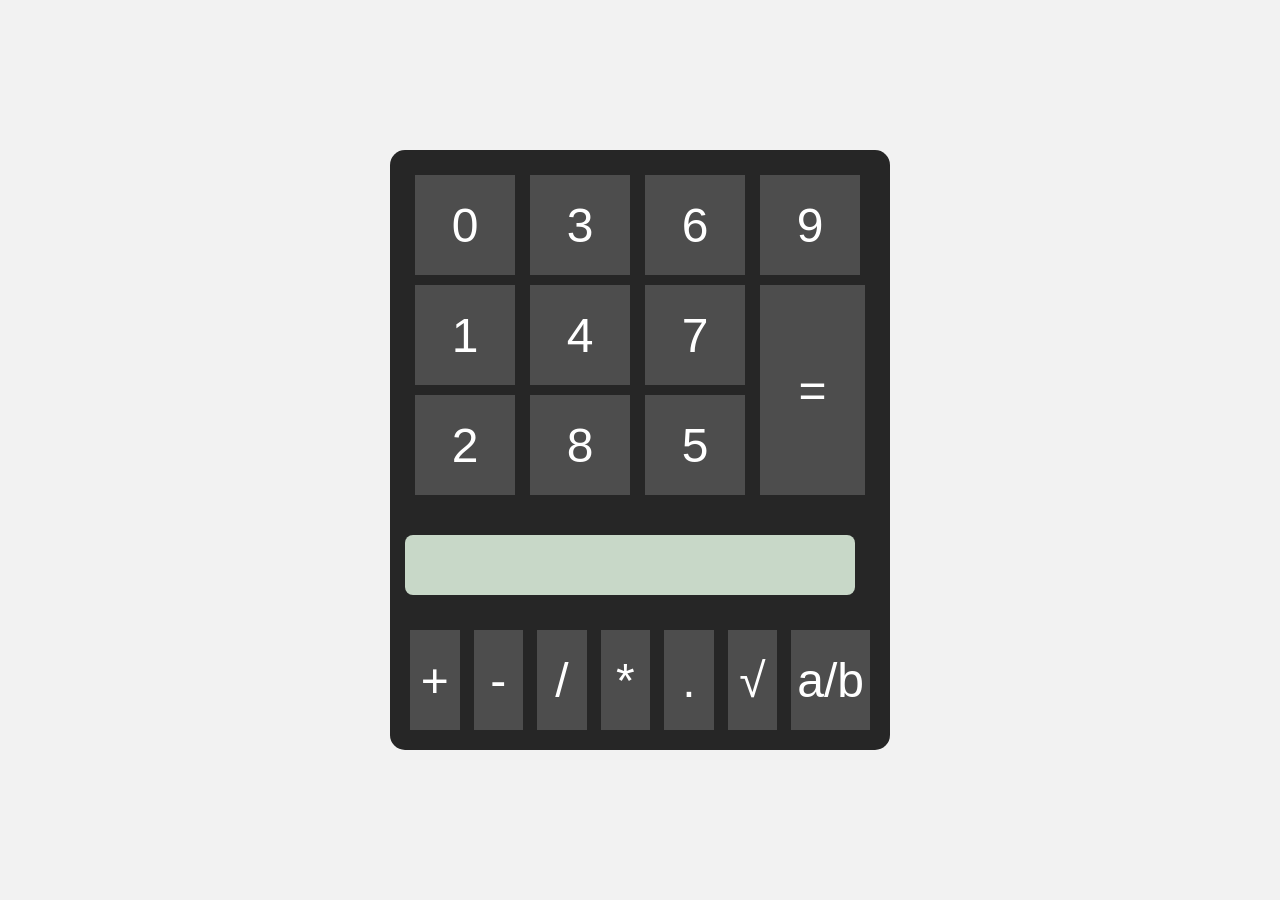
==== index.html @ 07a6c63f "Add files via upload Square root and Fractions features" ====
<!DOCTYPE html>
<html lang="en">
<head>
  <meta charset="UTF-8">
  <meta name="viewport" content="width=device-width, initial-scale=1.0">
  <title>calculator</title>
  <link rel="stylesheet" href="style.css">
</head>
<body>

  <div id="calculator">

    <div id="keys">

      <button onclick="appendtodisplay('0')">0</button>
      <button onclick="appendtodisplay('3')">3</button>
      <button onclick="appendtodisplay('6')">6</button>
      <button onclick="appendtodisplay('9')">9</button>

      <button onclick="appendtodisplay('1')">1</button>
      <button onclick="appendtodisplay('4')">4</button>
      <button onclick="appendtodisplay('7')">7</button>

      <button class="equal" onclick="calculate()">=</button>

      <button onclick="appendtodisplay('2')">2</button>
      <button onclick="appendtodisplay('8')">8</button>
      <button onclick="appendtodisplay('5')">5</button>

    </div>

    <input type="text" id="screen" value="" readonly>

    <div class="operator">
      <button onclick="appendtodisplay('+')">+</button>
      <button onclick="appendtodisplay('-')">-</button>
      <button onclick="appendtodisplay('/')">/</button>
      <button onclick="appendtodisplay('*')">*</button>
      <button onclick="appendtodisplay('.')">.</button>
      <button onclick="squareRoot()">√</button>
      <button onclick="decimalToFraction()">a/b</button>  
    </div>

  </div>

  <script src="index.js"></script>

</body>
</html>
---- style.css ----
body{
  margin: 0;
  display: flex;
  justify-content: center;
  align-items: center;
  height: 100vh;
  background-color: hsl(0, 0%, 95%);
}
#calculator{
  font-family: Arial, sans-serif;
  background-color: hsl(0, 0%, 15%);
  border-radius: 15px;
  max-width: 500px;
  overflow: hidden;
}
#keys{
  display: grid;
  grid-template-columns: repeat(4, 1fr);
  grid-template-rows: 100px;
  gap: 10px;
  padding: 25px;
  margin-bottom: 15px;
}

button{
  width: 100px;
  height: 100px;
  border-radius: 0;
  border: none;
  background-color: hsl(0, 0%, 30%);
  color: white;
  font-size: 3rem;
  cursor: pointer;
}
#screen{
width: 90%;
height: 60px;
background: #c8d8c8;
color: #000;
font-size: 32px;
text-align: right;
padding: 10px;
border: none;
border-radius: 8px;
margin: 15px;
box-sizing: border-box;
display: block;
}
.equal{
  grid-row: span 2;
  width: 100%;
  height: 100%;
}
button:hover{
  background: #666;
}
button:active{
  background: #888;
}
.equal:hover{
  background: #33c759;
}
.operator {
    font-size: 45px;
    padding: 20px;
    display: flex;
    justify-content: center;
    align-items: center;
    grid-template-columns: 4, 70px;
    gap: 14px;
}
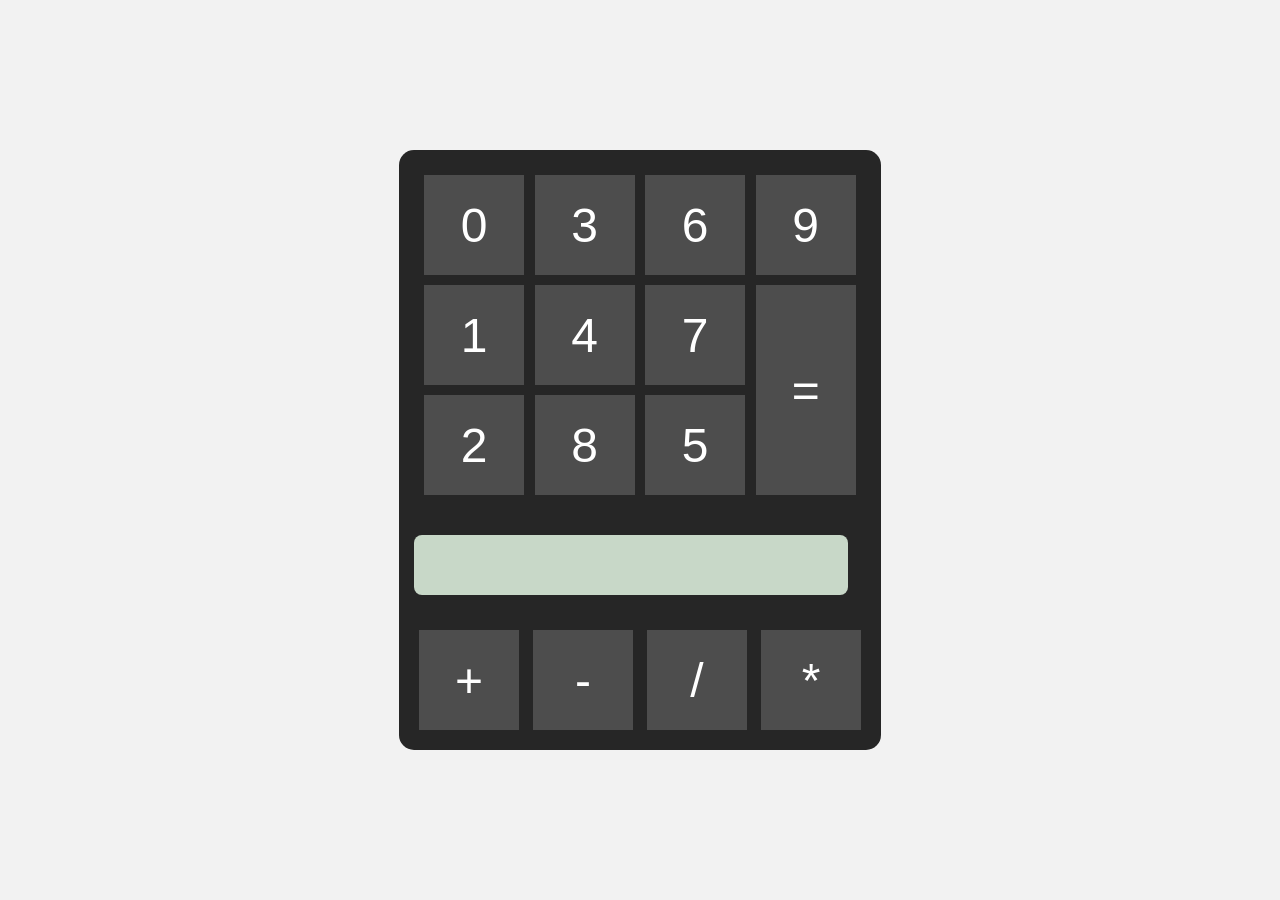
==== commit 35e662c6: "Update index.html" ====
--- a/index.html
+++ b/index.html
@@ -36,9 +36,7 @@
       <button onclick="appendtodisplay('-')">-</button>
       <button onclick="appendtodisplay('/')">/</button>
       <button onclick="appendtodisplay('*')">*</button>
-      <button onclick="appendtodisplay('.')">.</button>
-      <button onclick="squareRoot()">√</button>
-      <button onclick="decimalToFraction()">a/b</button>  
+    
     </div>
 
   </div>
@@ -46,4 +44,4 @@
   <script src="index.js"></script>
 
 </body>
-</html>+</html>
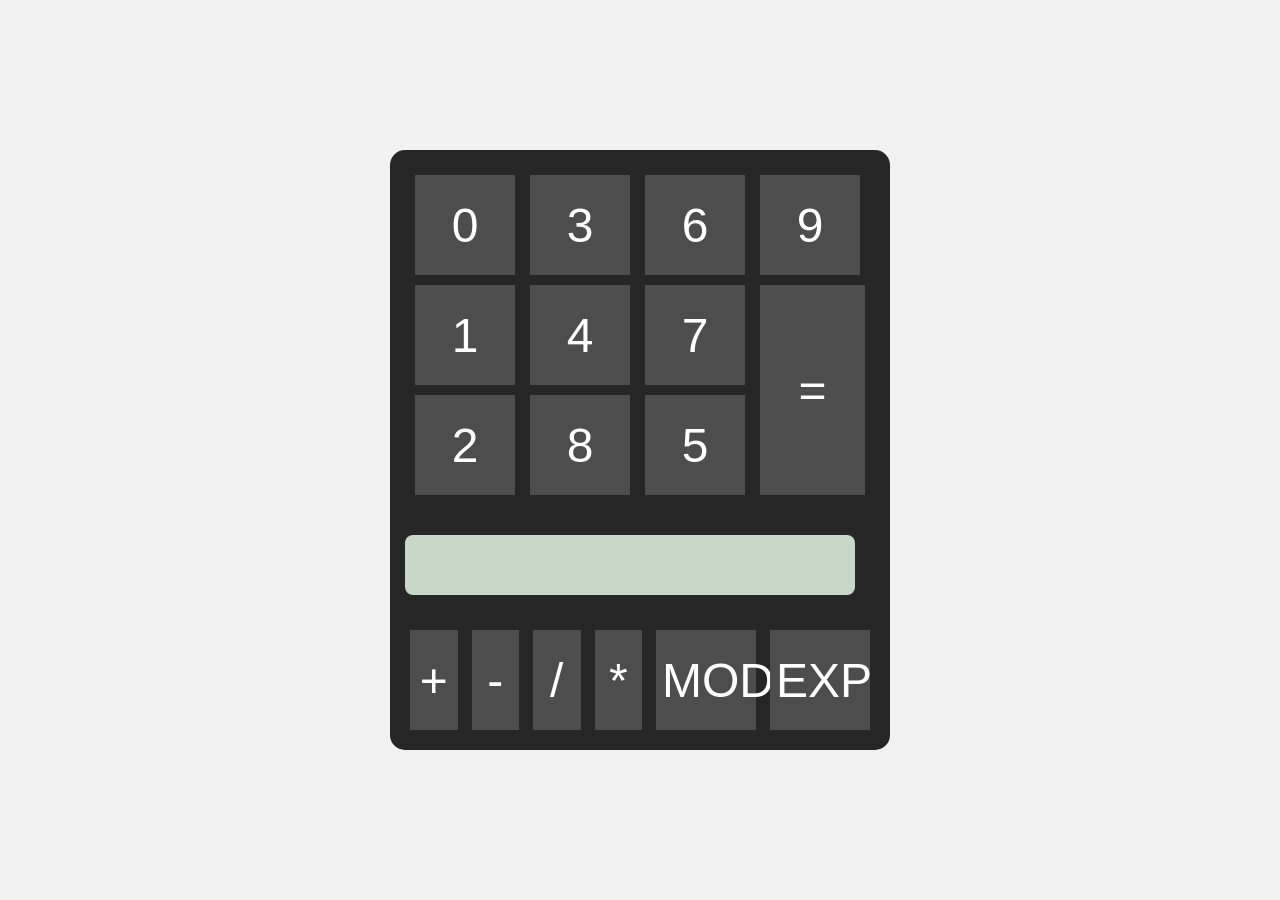
==== commit be1b29d4: "Merge branch 'main' into mark" ====
--- a/index.html
+++ b/index.html
@@ -11,6 +11,7 @@
   <div id="calculator">
 
     <div id="keys">
+
 
       <button onclick="appendtodisplay('0')">0</button>
       <button onclick="appendtodisplay('3')">3</button>
@@ -30,12 +31,25 @@
     </div>
 
     <input type="text" id="screen" value="" readonly>
+    <div class="operator">
 
-    <div class="operator">
-      <button onclick="appendtodisplay('+')">+</button>
-      <button onclick="appendtodisplay('-')">-</button>
-      <button onclick="appendtodisplay('/')">/</button>
-      <button onclick="appendtodisplay('*')">*</button>
+      <!-- operators -->
+
+  <button onclick="appendtodisplay('+')">+</button>
+  <button onclick="appendtodisplay('-')">-</button>
+  <button onclick="appendtodisplay('/')">/</button>
+  <button onclick="appendtodisplay('*')">*</button>
+
+
+  <!-- Modulus -->
+  <button onclick="appendtodisplay('MOD')">MOD</button>
+
+  <!-- Exponential -->
+  <button onclick="appendtodisplay('^')">EXP</button>
+
+
+</div>
+
     
     </div>
 
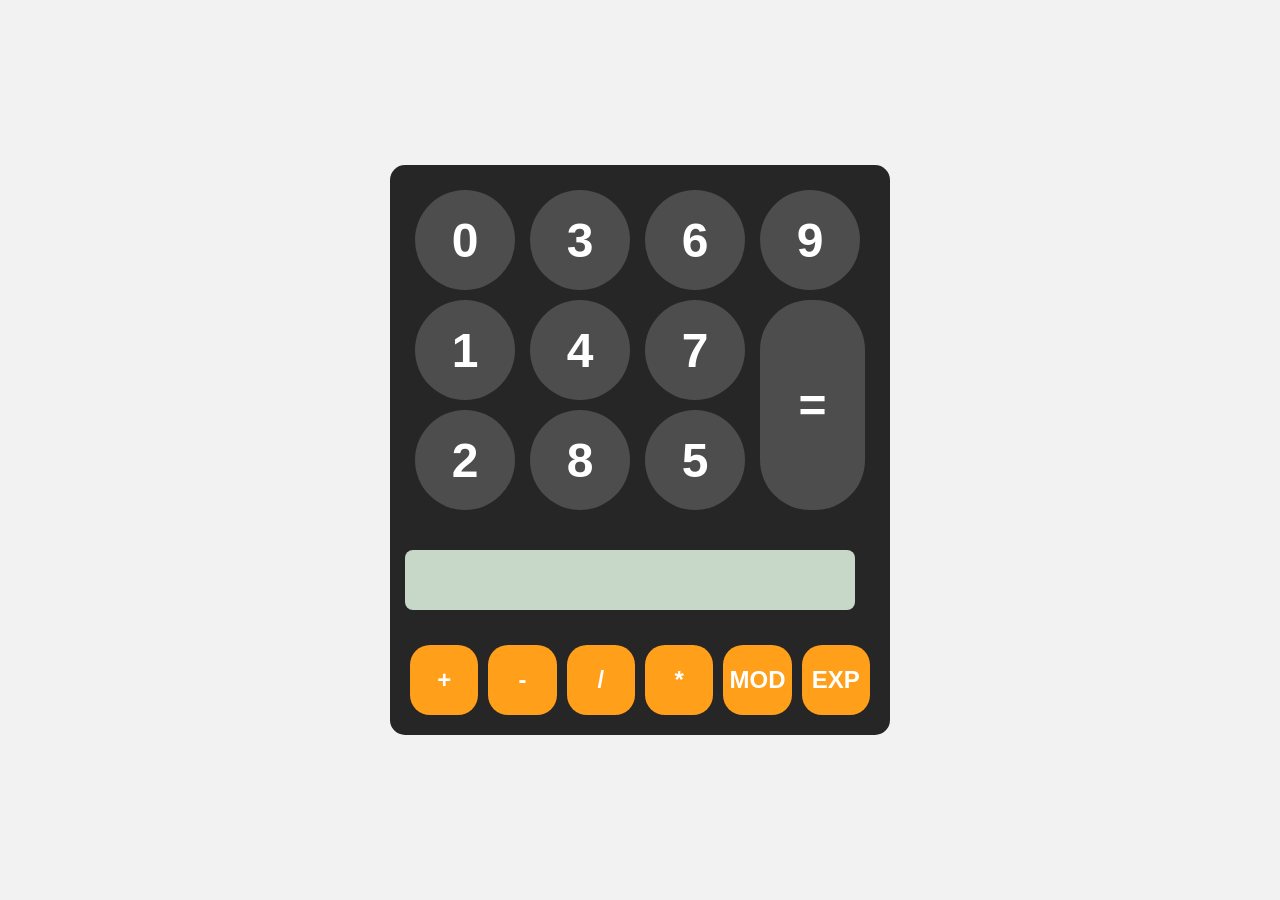
==== commit d0cef408: "Add files via upload" ====
--- a/index.html
+++ b/index.html
@@ -3,9 +3,10 @@
 <head>
   <meta charset="UTF-8">
   <meta name="viewport" content="width=device-width, initial-scale=1.0">
-  <title>calculator</title>
+  <title>Calculator</title>
   <link rel="stylesheet" href="style.css">
 </head>
+
 <body>
 
   <div id="calculator">
@@ -31,26 +32,23 @@
     </div>
 
     <input type="text" id="screen" value="" readonly>
+
     <div class="operator">
 
       <!-- operators -->
 
-  <button onclick="appendtodisplay('+')">+</button>
-  <button onclick="appendtodisplay('-')">-</button>
-  <button onclick="appendtodisplay('/')">/</button>
-  <button onclick="appendtodisplay('*')">*</button>
+      <button onclick="appendtodisplay('+')" class="operator-btn">+</button>
+      <button onclick="appendtodisplay('-')" class="operator-btn">-</button>
+      <button onclick="appendtodisplay('/')" class="operator-btn">/</button>
+      <button onclick="appendtodisplay('*')" class="operator-btn">*</button>
+
+      <!-- Modulus -->
+      <button onclick="appendtodisplay('MOD')" class="operator-btn">MOD</button>
+
+      <!-- Exponential -->
+      <button onclick="appendtodisplay('^')" class="operator-btn">EXP</button>
 
 
-  <!-- Modulus -->
-  <button onclick="appendtodisplay('MOD')">MOD</button>
-
-  <!-- Exponential -->
-  <button onclick="appendtodisplay('^')">EXP</button>
-
-
-</div>
-
-    
     </div>
 
   </div>
--- a/style.css
+++ b/style.css
@@ -25,11 +25,12 @@
 button{
   width: 100px;
   height: 100px;
-  border-radius: 0;
+  border-radius: 50px;
   border: none;
   background-color: hsl(0, 0%, 30%);
   color: white;
   font-size: 3rem;
+  font-weight: bold;
   cursor: pointer;
 }
 #screen{
@@ -61,11 +62,21 @@
   background: #33c759;
 }
 .operator {
-    font-size: 45px;
     padding: 20px;
     display: flex;
-    justify-content: center;
-    align-items: center;
-    grid-template-columns: 4, 70px;
-    gap: 14px;
+    grid-template-columns: 7, 1fr;
+    gap: 10px;
 }
+.operator-btn {
+  background-color: hsl(35, 100%, 55%);
+  width: 70px;
+  height: 70px;
+  border-radius: 20px;
+  font-size: 1.5rem;
+}
+.operator-btn:hover {
+  background-color: hsl(35, 100%, 65%);
+}
+.operator-btn:active {
+  background-color: hsl(35, 100%, 75%);
+}
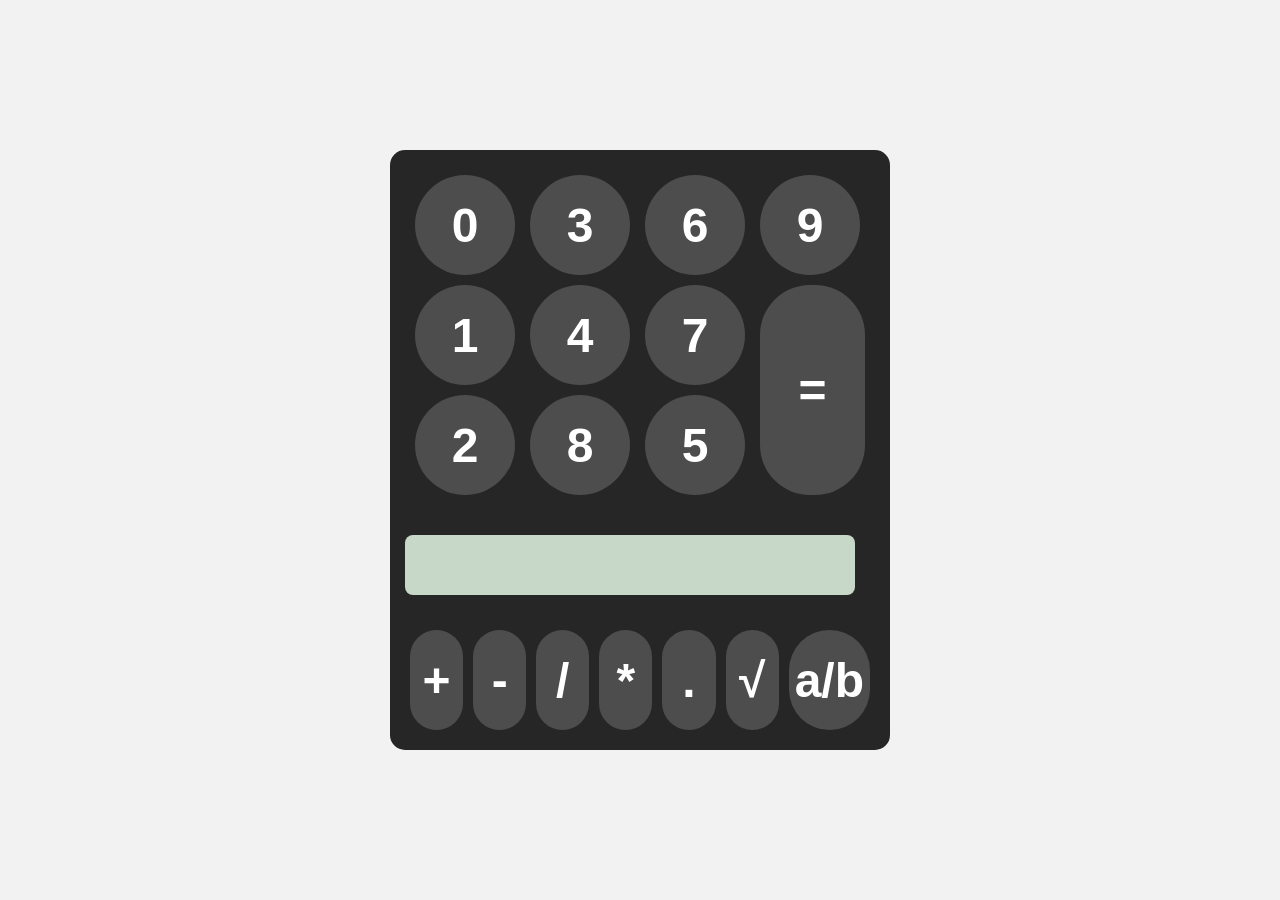
==== commit 00f8c920: "Update index.html" ====
--- a/index.html
+++ b/index.html
@@ -3,16 +3,14 @@
 <head>
   <meta charset="UTF-8">
   <meta name="viewport" content="width=device-width, initial-scale=1.0">
-  <title>Calculator</title>
+  <title>calculator</title>
   <link rel="stylesheet" href="style.css">
 </head>
-
 <body>
 
   <div id="calculator">
 
     <div id="keys">
-
 
       <button onclick="appendtodisplay('0')">0</button>
       <button onclick="appendtodisplay('3')">3</button>
@@ -34,26 +32,18 @@
     <input type="text" id="screen" value="" readonly>
 
     <div class="operator">
-
-      <!-- operators -->
-
-      <button onclick="appendtodisplay('+')" class="operator-btn">+</button>
-      <button onclick="appendtodisplay('-')" class="operator-btn">-</button>
-      <button onclick="appendtodisplay('/')" class="operator-btn">/</button>
-      <button onclick="appendtodisplay('*')" class="operator-btn">*</button>
-
-      <!-- Modulus -->
-      <button onclick="appendtodisplay('MOD')" class="operator-btn">MOD</button>
-
-      <!-- Exponential -->
-      <button onclick="appendtodisplay('^')" class="operator-btn">EXP</button>
-
-
+      <button onclick="appendtodisplay('+')">+</button>
+      <button onclick="appendtodisplay('-')">-</button>
+      <button onclick="appendtodisplay('/')">/</button>
+      <button onclick="appendtodisplay('*')">*</button>
+      <button onclick="appendtodisplay('.')">.</button>
+      <button onclick="squareRoot()">√</button>
+      <button onclick="decimalToFraction()">a/b</button>  
     </div>
 
   </div>
 
-  <script src="index.js"></script>
+  <script src="script.js"></script>
 
 </body>
 </html>
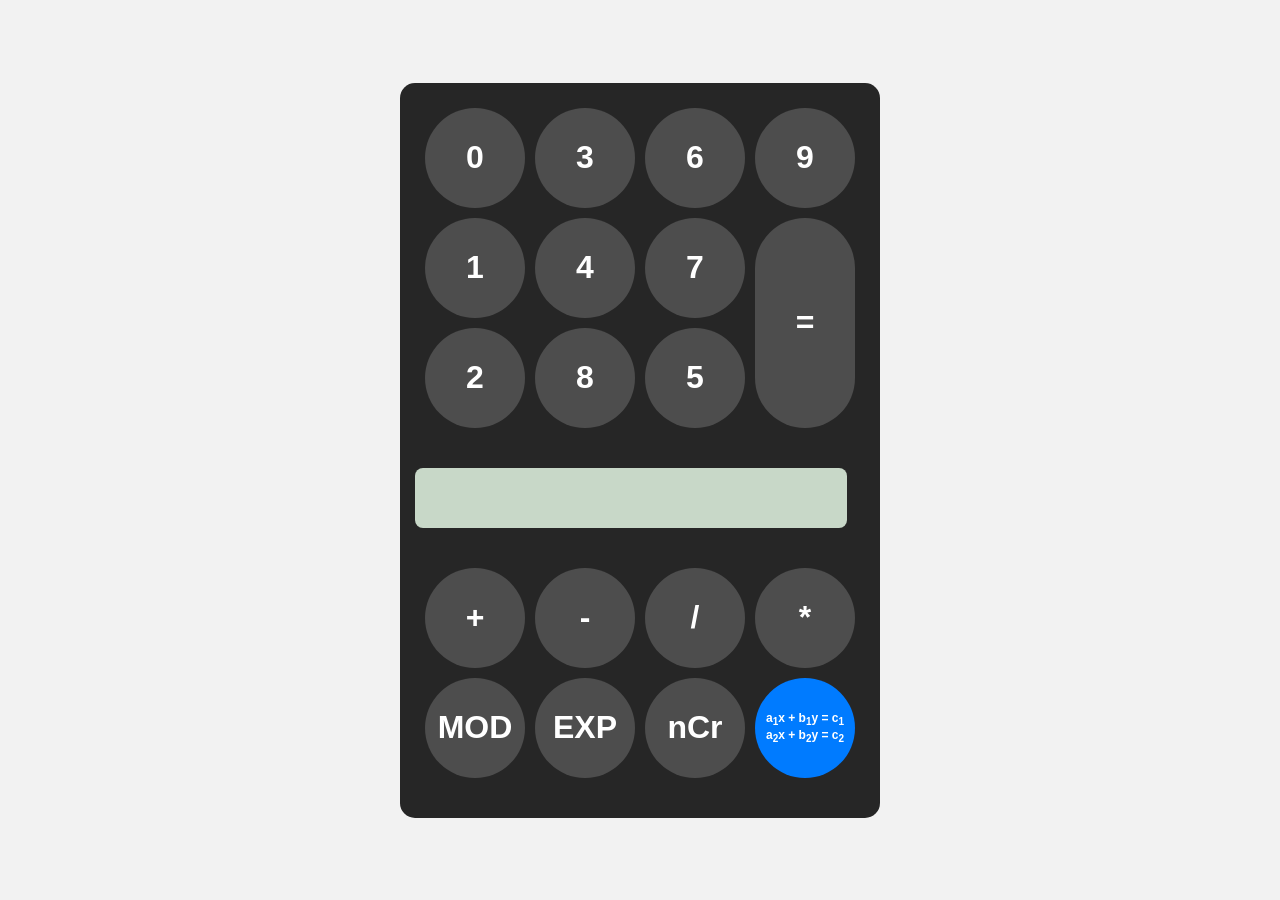
==== commit 19289e05: "implemented a linear and combination function" ====
--- a/index.html
+++ b/index.html
@@ -9,8 +9,9 @@
 <body>
 
   <div id="calculator">
+    <div class="keys-wrapper">
+    <div id="keys">
 
-    <div id="keys">
 
       <button onclick="appendtodisplay('0')">0</button>
       <button onclick="appendtodisplay('3')">3</button>
@@ -26,24 +27,60 @@
       <button onclick="appendtodisplay('2')">2</button>
       <button onclick="appendtodisplay('8')">8</button>
       <button onclick="appendtodisplay('5')">5</button>
-
+      </div>
+      <!-- Simultaneous equation (2 unknowns) panel — overlays the keys grid -->
+      <div id="sim-panel">
+        <h3>Solve for x, y</h3>
+  
+        <div class="eq-row">
+          <input type="number" id="a1" value="1"><span>x +</span>
+          <input type="number" id="b1" value="1"><span>y =</span>
+          <input type="number" id="c1" value="0">
+        </div>
+  
+        <div class="eq-row">
+          <input type="number" id="a2" value="1"><span>x +</span>
+          <input type="number" id="b2" value="1"><span>y =</span>
+          <input type="number" id="c2" value="0">
+        </div>
+  
+        <button class="sim-solve-btn" onclick="solveSimultaneous()">Solve</button>
+      </div>
     </div>
+  
 
     <input type="text" id="screen" value="" readonly>
+    <div class="operator">
 
-    <div class="operator">
-      <button onclick="appendtodisplay('+')">+</button>
-      <button onclick="appendtodisplay('-')">-</button>
-      <button onclick="appendtodisplay('/')">/</button>
-      <button onclick="appendtodisplay('*')">*</button>
-      <button onclick="appendtodisplay('.')">.</button>
-      <button onclick="squareRoot()">√</button>
-      <button onclick="decimalToFraction()">a/b</button>  
+      <!-- operators -->
+
+  <button onclick="appendtodisplay('+')">+</button>
+  <button onclick="appendtodisplay('-')">-</button>
+  <button onclick="appendtodisplay('/')">/</button>
+  <button onclick="appendtodisplay('*')">*</button>
+
+
+  <!-- Modulus -->
+  <button onclick="appendtodisplay('MOD')">MOD</button>
+
+  <!-- Exponential -->
+  <button onclick="appendtodisplay('^')">EXP</button>
+  <button class="combo-btn" onclick="appendtodisplay('C')">nCr</button>
+  
+  
+  <!-- <button onclick="appendtodisplay('X')">X</button> -->
+  <button class="linear-btn" onclick="toggleSimPanel()">
+    a<sub>1</sub>x + b<sub>1</sub>y = c<sub>1</sub><br>
+    a<sub>2</sub>x + b<sub>2</sub>y = c<sub>2</sub>
+  </button>
+</div>
+
+    
     </div>
 
   </div>
 
-  <script src="script.js"></script>
+  <script src="index.js"></script>
 
 </body>
 </html>
--- a/style.css
+++ b/style.css
@@ -29,7 +29,7 @@
   border: none;
   background-color: hsl(0, 0%, 30%);
   color: white;
-  font-size: 3rem;
+  font-size: 2rem;
   font-weight: bold;
   cursor: pointer;
 }
@@ -62,10 +62,12 @@
   background: #33c759;
 }
 .operator {
-    padding: 20px;
-    display: flex;
-    grid-template-columns: 7, 1fr;
-    gap: 10px;
+  display: grid;
+  grid-template-columns: repeat(4, 1fr);
+  grid-template-rows: 100px;
+  gap: 10px;
+  padding: 25px;
+  margin-bottom: 15px;
 }
 .operator-btn {
   background-color: hsl(35, 100%, 55%);
@@ -80,3 +82,82 @@
 .operator-btn:active {
   background-color: hsl(35, 100%, 75%);
 }
+
+ .linear-btn {
+        /*grid-column: 1/-1;*/
+        background: #007bff;
+        font-size: 20px;
+        text-align: center;
+        width: 100px;
+        height: 100px;
+        padding: 10px;
+        font-size: 12px;
+    }
+    .linear-btn:hover{
+      background: #0056b3;
+    }
+    /* Highlight the C (combination) operator so it's visually distinct */
+    .combo-btn{
+      /* background: #8b5cf6; */
+    }
+    .combo-btn:hover{
+      background: #7c3aed;
+    }
+
+    /* Simultaneous equation panel */
+    .keys-wrapper{
+      position: relative;
+    }
+    #sim-panel{
+      display: none;
+      position: absolute;
+      top: 0;
+      left: 0;
+      right: 0;
+      bottom: 0;
+      background: hsl(0, 0%, 15%);
+      color: white;
+      padding: 25px;
+      box-sizing: border-box;
+      flex-direction: column;
+      justify-content: center;
+      border-radius: 8px;
+      z-index: 5;
+    }
+    #sim-panel.open{
+      display: flex;
+    }
+    #sim-panel h3{
+      margin: 0 0 10px;
+      font-size: 16px;
+      font-weight: normal;
+      text-align: center;
+      color: #ccc;
+    }
+    .eq-row{
+      display: flex;
+      align-items: center;
+      justify-content: center;
+      gap: 6px;
+      margin-bottom: 10px;
+      font-size: 18px;
+    }
+    .eq-row input{
+      width: 50px;
+      height: 34px;
+      text-align: center;
+      font-size: 16px;
+      border: none;
+      border-radius: 6px;
+      background: #c8d8c8;
+      box-sizing: border-box;
+    }
+    .sim-solve-btn{
+      width: 100%;
+      height: 44px;
+      font-size: 18px;
+      background: #007bff;
+    }
+    .sim-solve-btn:hover{
+      background: #0056b3;
+    }
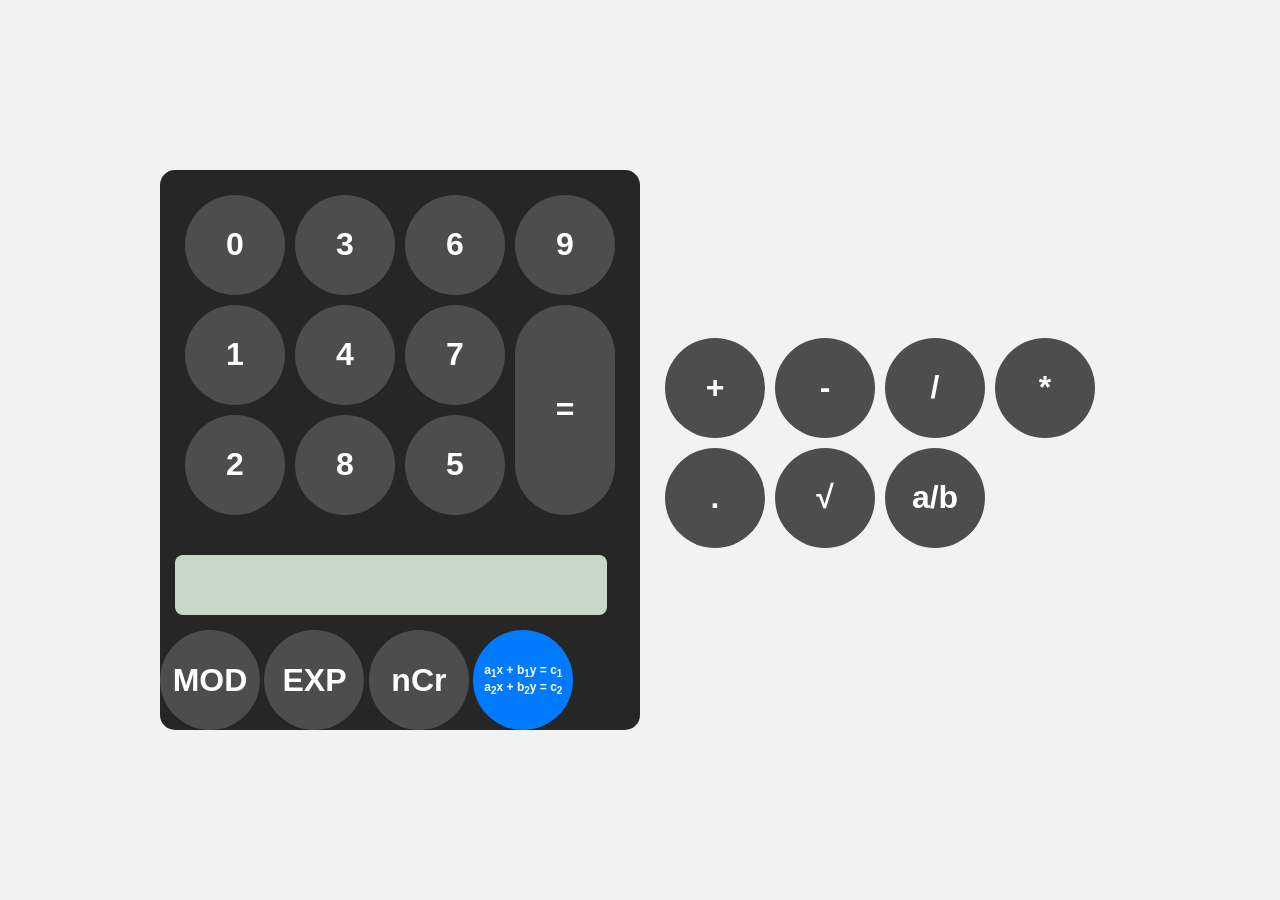
==== commit c8cd990f: "Merge branch 'main' into soft" ====
--- a/index.html
+++ b/index.html
@@ -11,7 +11,6 @@
   <div id="calculator">
     <div class="keys-wrapper">
     <div id="keys">
-
 
       <button onclick="appendtodisplay('0')">0</button>
       <button onclick="appendtodisplay('3')">3</button>
@@ -50,14 +49,6 @@
   
 
     <input type="text" id="screen" value="" readonly>
-    <div class="operator">
-
-      <!-- operators -->
-
-  <button onclick="appendtodisplay('+')">+</button>
-  <button onclick="appendtodisplay('-')">-</button>
-  <button onclick="appendtodisplay('/')">/</button>
-  <button onclick="appendtodisplay('*')">*</button>
 
 
   <!-- Modulus -->
@@ -76,11 +67,20 @@
 </div>
 
     
+
+    <div class="operator">
+      <button onclick="appendtodisplay('+')">+</button>
+      <button onclick="appendtodisplay('-')">-</button>
+      <button onclick="appendtodisplay('/')">/</button>
+      <button onclick="appendtodisplay('*')">*</button>
+      <button onclick="appendtodisplay('.')">.</button>
+      <button onclick="squareRoot()">√</button>
+      <button onclick="decimalToFraction()">a/b</button>  
     </div>
 
   </div>
 
-  <script src="index.js"></script>
+  <script src="script.js"></script>
 
 </body>
 </html>
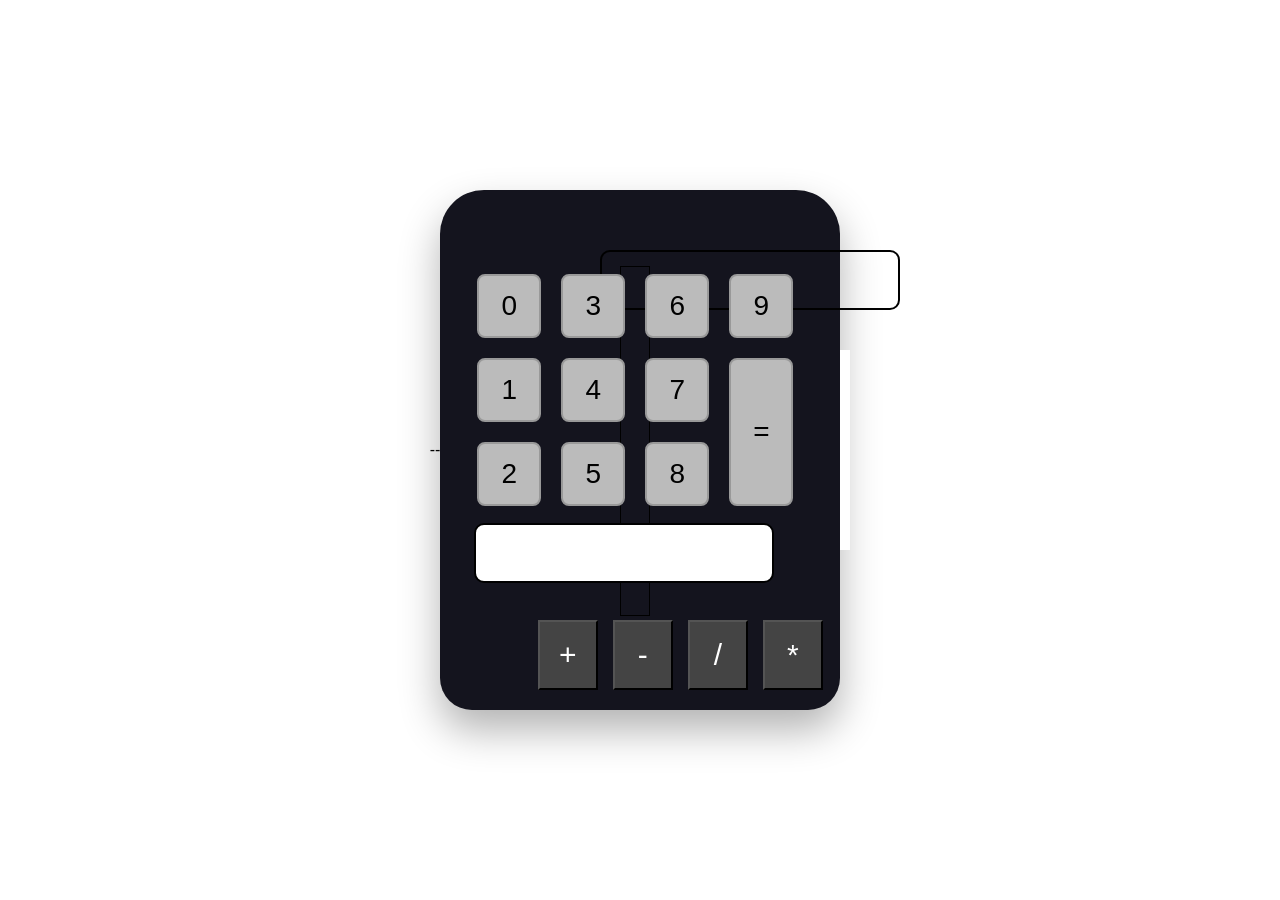
==== commit f81a3731: "Add files via upload" ====
--- a/index.html
+++ b/index.html
@@ -1,86 +1,47 @@
 <!DOCTYPE html>
 <html lang="en">
 <head>
-  <meta charset="UTF-8">
-  <meta name="viewport" content="width=device-width, initial-scale=1.0">
-  <title>calculator</title>
-  <link rel="stylesheet" href="style.css">
+    <meta charset="UTF-8">
+    <meta name="viewport" content="width=-device-width, initial-scale=1.0">--
+    <title>calculator</title>
+    <link  rel="stylesheet"  href="style.css">
 </head>
 <body>
+    <div class="calculator">
+        <div id="display">
+                        <div class="buttons">
+                <!--row 1-->
+            <button onclick="appendvalue('0')">0</button>
+            <button onclick="appendvalue('3')">3</button>
+             <button onclick="appendvalue('6')">6</button>
+              <button onclick="appendvalue('9')">9</button>
+            
+              <!--row 2-->
+            <button onclick="appendvalue('1')">1</button>   
+             <button onclick="appendvalue('4')">4</button> 
+             <button onclick="appendvalue('7')">7</button> 
+             <button   class="equal" onclick="calculate()">=</button> 
+         
+             <!--row 3-->
+            <button onclick="appendvalue('2')">2</button> 
+            <button onclick="appendvalue('5')">5</button> 
+             <button onclick="appendvalue('8')">8</button> 
+             <input type="text" id="display" readonly>
+                        </div>
 
-  <div id="calculator">
-    <div class="keys-wrapper">
-    <div id="keys">
-
-      <button onclick="appendtodisplay('0')">0</button>
-      <button onclick="appendtodisplay('3')">3</button>
-      <button onclick="appendtodisplay('6')">6</button>
-      <button onclick="appendtodisplay('9')">9</button>
-
-      <button onclick="appendtodisplay('1')">1</button>
-      <button onclick="appendtodisplay('4')">4</button>
-      <button onclick="appendtodisplay('7')">7</button>
-
-      <button class="equal" onclick="calculate()">=</button>
-
-      <button onclick="appendtodisplay('2')">2</button>
-      <button onclick="appendtodisplay('8')">8</button>
-      <button onclick="appendtodisplay('5')">5</button>
-      </div>
-      <!-- Simultaneous equation (2 unknowns) panel — overlays the keys grid -->
-      <div id="sim-panel">
-        <h3>Solve for x, y</h3>
-  
-        <div class="eq-row">
-          <input type="number" id="a1" value="1"><span>x +</span>
-          <input type="number" id="b1" value="1"><span>y =</span>
-          <input type="number" id="c1" value="0">
+        <div  class="operators">
+            <!--row 4-->
+            
+             <button onclick="appendvalue('+')">+</button>
+              <button onclick="appendvalue('-')">-</button>
+              <button onclick="appendvalue('/')">/</button>
+              <button onclick="appendvalue('*')">*</button>
         </div>
-  
-        <div class="eq-row">
-          <input type="number" id="a2" value="1"><span>x +</span>
-          <input type="number" id="b2" value="1"><span>y =</span>
-          <input type="number" id="c2" value="0">
+                         
         </div>
-  
-        <button class="sim-solve-btn" onclick="solveSimultaneous()">Solve</button>
-      </div>
     </div>
-  
-
-    <input type="text" id="screen" value="" readonly>
-
-
-  <!-- Modulus -->
-  <button onclick="appendtodisplay('MOD')">MOD</button>
-
-  <!-- Exponential -->
-  <button onclick="appendtodisplay('^')">EXP</button>
-  <button class="combo-btn" onclick="appendtodisplay('C')">nCr</button>
-  
-  
-  <!-- <button onclick="appendtodisplay('X')">X</button> -->
-  <button class="linear-btn" onclick="toggleSimPanel()">
-    a<sub>1</sub>x + b<sub>1</sub>y = c<sub>1</sub><br>
-    a<sub>2</sub>x + b<sub>2</sub>y = c<sub>2</sub>
-  </button>
-</div>
-
+    <div class="my_class"></div>
+    <script  src="script.js"></script>
     
-
-    <div class="operator">
-      <button onclick="appendtodisplay('+')">+</button>
-      <button onclick="appendtodisplay('-')">-</button>
-      <button onclick="appendtodisplay('/')">/</button>
-      <button onclick="appendtodisplay('*')">*</button>
-      <button onclick="appendtodisplay('.')">.</button>
-      <button onclick="squareRoot()">√</button>
-      <button onclick="decimalToFraction()">a/b</button>  
-    </div>
-
-  </div>
-
-  <script src="script.js"></script>
-
 </body>
-</html>
+</html>
--- a/style.css
+++ b/style.css
@@ -1,163 +1,91 @@
+*{
+    margin:0;
+    padding:0;
+    box-sizing: border-box;
+    font-family:'segoe ui', Roboto,sytem-ui,-apple-system,sans-serif;
+    user-select:none;
+}
 body{
-  margin: 0;
-  display: flex;
-  justify-content: center;
-  align-items: center;
-  height: 100vh;
-  background-color: hsl(0, 0%, 95%);
+    padding: 16px;
+    background: white;
+    display: flex;
+    justify-content: center;
+    align-items: center;
+    height: 100vh;
+    font-family: Arial, sans-serif;
 }
-#calculator{
-  font-family: Arial, sans-serif;
-  background-color: hsl(0, 0%, 15%);
-  border-radius: 15px;
-  max-width: 500px;
-  overflow: hidden;
+ 
+.calculator{
+    height: 520px;
+    width: 400px;
+    background:#14141e;
+    border-radius: 44px  44px 32px 32px;
+    padding: 60px 160px  40px;
+    box-shadow: 0 20px  40px rgba(0,0,0,.3);
 }
-#keys{
-  display: grid;
-  grid-template-columns: repeat(4, 1fr);
-  grid-template-rows: 100px;
-  gap: 10px;
-  padding: 25px;
-  margin-bottom: 15px;
+#display{
+    margin-bottom: 28px;
+    text-align: center;
+    padding: 14px 18px 10px 18px;
+    border: 2px solid;
+    border-radius: 10px;
+    justify-content: center;
+    font-size: 50px;
+    height: 60px;
+    width: 300px;
 }
+.buttons{
+   min-height: 40px;
+    width: 30px;
+    display: grid; 
+    grid-template-columns: repeat(4, 70px);
+    grid-template-rows: repeat(3, 70px);
+    gap: 14px;
+   justify-content:center;
+    border:1px solid;
+    margin-bottom:4px;
+    padding:4px;
+    line-height: 1.4;
+    word-break: break-all;
+}
+.buttons  button{
+margin: 3px;
+padding:4px;
+    font-size: 28px;
+    font-weight:500;
+    cursor: pointer;
+    
+    border-radius:8px;
+    border: 2px solid #999; 
+    background: #bbb;
+    text-align: center;
+    justify-content:center;
 
-button{
-  width: 100px;
-  height: 100px;
-  border-radius: 50px;
-  border: none;
-  background-color: hsl(0, 0%, 30%);
-  color: white;
-  font-size: 2rem;
-  font-weight: bold;
-  cursor: pointer;
-}
-#screen{
-width: 90%;
-height: 60px;
-background: #c8d8c8;
-color: #000;
-font-size: 32px;
-text-align: right;
-padding: 10px;
-border: none;
-border-radius: 8px;
-margin: 15px;
-box-sizing: border-box;
-display: block;
 }
 .equal{
-  grid-row: span 2;
-  width: 100%;
-  height: 100%;
+    
+    grid-column: 4;
+    grid-row: 2 / span 2;
 }
-button:hover{
-  background: #666;
+.operators{
+    display: grid;
+    grid-template-columns: repeat(4, 60px);
+    justify-content: center;
+    gap: 15px;
+    margin-left: -140px;
 }
-button:active{
-  background: #888;
+.operators  button{
+    height: 70px;
+    font-size: 30px;
+    cursor: pointer;
+    background: #444;  
+    color: white; 
 }
-.equal:hover{
-  background: #33c759;
-}
-.operator {
-  display: grid;
-  grid-template-columns: repeat(4, 1fr);
-  grid-template-rows: 100px;
-  gap: 10px;
-  padding: 25px;
-  margin-bottom: 15px;
-}
-.operator-btn {
-  background-color: hsl(35, 100%, 55%);
-  width: 70px;
-  height: 70px;
-  border-radius: 20px;
-  font-size: 1.5rem;
-}
-.operator-btn:hover {
-  background-color: hsl(35, 100%, 65%);
-}
-.operator-btn:active {
-  background-color: hsl(35, 100%, 75%);
-}
-
- .linear-btn {
-        /*grid-column: 1/-1;*/
-        background: #007bff;
-        font-size: 20px;
-        text-align: center;
-        width: 100px;
-        height: 100px;
-        padding: 10px;
-        font-size: 12px;
-    }
-    .linear-btn:hover{
-      background: #0056b3;
-    }
-    /* Highlight the C (combination) operator so it's visually distinct */
-    .combo-btn{
-      /* background: #8b5cf6; */
-    }
-    .combo-btn:hover{
-      background: #7c3aed;
-    }
-
-    /* Simultaneous equation panel */
-    .keys-wrapper{
-      position: relative;
-    }
-    #sim-panel{
-      display: none;
-      position: absolute;
-      top: 0;
-      left: 0;
-      right: 0;
-      bottom: 0;
-      background: hsl(0, 0%, 15%);
-      color: white;
-      padding: 25px;
-      box-sizing: border-box;
-      flex-direction: column;
-      justify-content: center;
-      border-radius: 8px;
-      z-index: 5;
-    }
-    #sim-panel.open{
-      display: flex;
-    }
-    #sim-panel h3{
-      margin: 0 0 10px;
-      font-size: 16px;
-      font-weight: normal;
-      text-align: center;
-      color: #ccc;
-    }
-    .eq-row{
-      display: flex;
-      align-items: center;
-      justify-content: center;
-      gap: 6px;
-      margin-bottom: 10px;
-      font-size: 18px;
-    }
-    .eq-row input{
-      width: 50px;
-      height: 34px;
-      text-align: center;
-      font-size: 16px;
-      border: none;
-      border-radius: 6px;
-      background: #c8d8c8;
-      box-sizing: border-box;
-    }
-    .sim-solve-btn{
-      width: 100%;
-      height: 44px;
-      font-size: 18px;
-      background: #007bff;
-    }
-    .sim-solve-btn:hover{
-      background: #0056b3;
-    }+.my_class{
+    height:200px;
+    width:10px;
+    box-sizing: 1px;
+    background:fixed;
+    background-color:#fff;
+    display:flex;
+}
